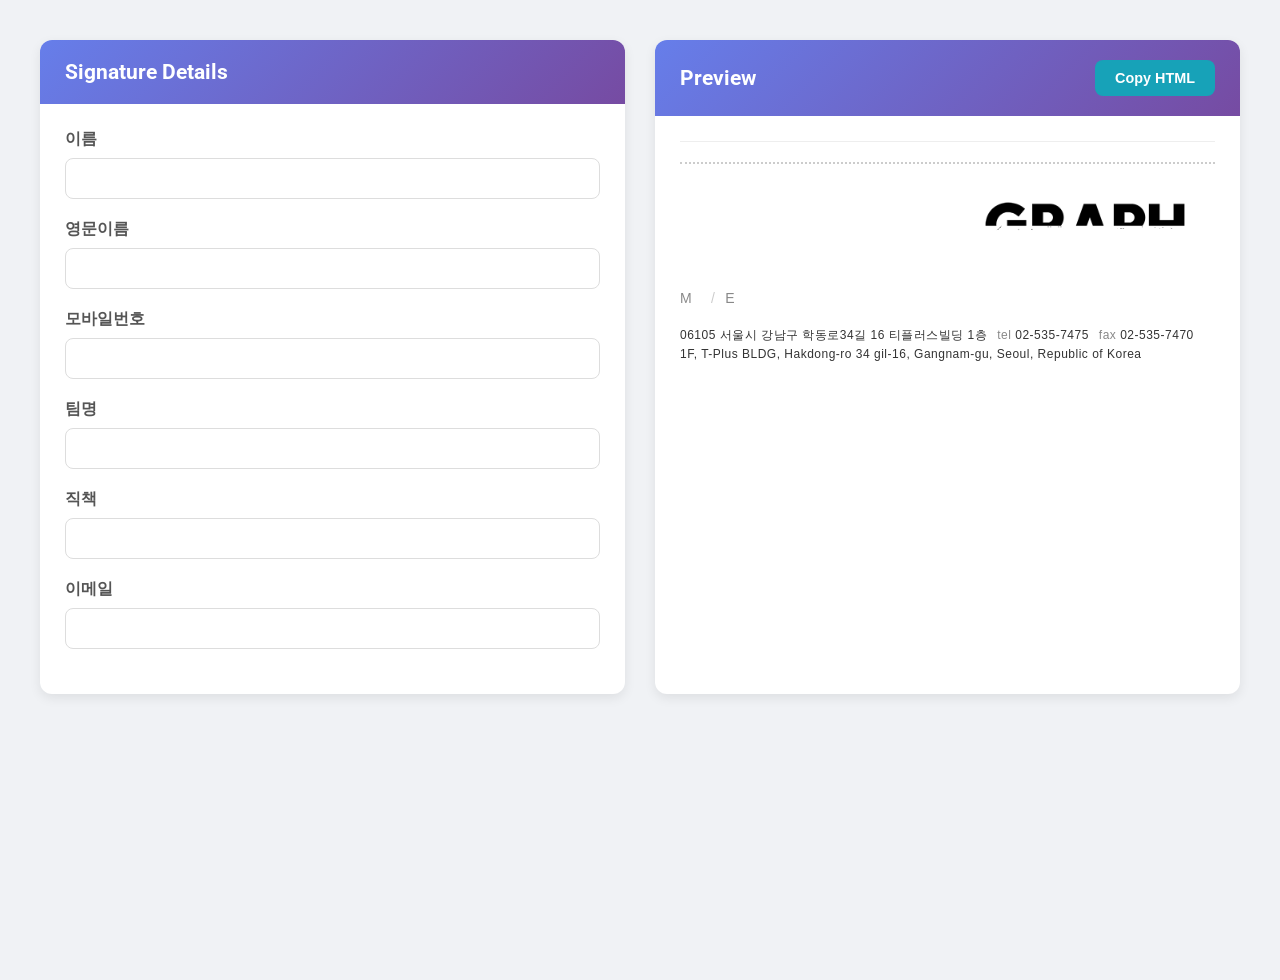
==== e-signature.html @ c8b01c6c "Add files via upload" ====
<!DOCTYPE html>
<html lang="en">
<head>
    <meta charset="UTF-8">
    <meta name="viewport" content="width=device-width, initial-scale=1.0">
    <title>Email Signature Generator</title>
    <link rel="stylesheet" href="https://fonts.googleapis.com/css2?family=Roboto:wght@400;700&display=swap">
    <link rel="stylesheet" href="/files/e-signature.css">
</head>
<body>
    <div class="container">
        <div class="card">
            <div class="card-header">
                <h2>Signature Details</h2>
            </div>
            <div class="card-body">
                <div class="form-group">
                    <label for="name">이름</label>
                    <input type="text" id="name" oninput="updatePreview()">
                </div>
                <div class="form-group">
                    <label for="englishName">영문이름</label>
                    <input type="text" id="englishName" oninput="updatePreview()">
                </div>
                <div class="form-group">
                    <label for="mobileNumber">모바일번호</label>
                    <input type="text" id="mobileNumber" oninput="updatePreview()">
                </div>
                <div class="form-group">
                    <label for="teamName">팀명</label>
                    <input type="text" id="teamName" oninput="updatePreview()">
                </div>
                <div class="form-group">
                    <label for="position">직책</label>
                    <input type="text" id="position" oninput="updatePreview()">
                </div>
                <div class="form-group">
                    <label for="emailAddress">이메일</label>
                    <input type="email" id="emailAddress" oninput="updatePreview()">
                </div>
            </div>
        </div>
        <div class="card">
            <div class="card-header">
                <h2>Preview</h2>
                <button id="copyButton">Copy HTML</button>
            </div>
            <div class="card-body">
                <div id="signatureDisplay"></div>
            </div>
        </div>
    </div>
    <script src="/files/e-signature.js"></script>
</body>
</html>
---- files/e-signature.css ----
body {
    font-family: 'Roboto', sans-serif;
    background-color: #f0f2f5;
    color: #333;
    margin: 0;
    padding: 40px;
    display: flex;
    justify-content: center;
    align-items: flex-start; /* Align to the top */
    min-height: 100vh;
}

.container {
    display: flex;
    gap: 30px;
    width: 100%;
    max-width: 1200px;
}

.card {
    background-color: #fff;
    border-radius: 12px;
    box-shadow: 0 4px 12px rgba(0,0,0,0.08);
    flex-basis: 50%;
    transition: box-shadow 0.3s ease;
}

.card:hover {
    box-shadow: 0 6px 16px rgba(0,0,0,0.12);
}

.card-header {
    background: linear-gradient(135deg, #667eea 0%, #764ba2 100%);
    color: white;
    padding: 20px 25px;
    border-top-left-radius: 12px;
    border-top-right-radius: 12px;
    display: flex;
    justify-content: space-between;
    align-items: center;
}

.card-header h2 {
    margin: 0;
    font-size: 1.3em;
    font-weight: 700;
}

.card-body {
    padding: 25px;
}

.form-group {
    margin-bottom: 20px;
}

.form-group label {
    display: block;
    margin-bottom: 8px;
    font-weight: bold;
    color: #555;
}

.form-group input {
    width: 100%;
    padding: 12px;
    border: 1px solid #ddd;
    border-radius: 8px;
    box-sizing: border-box;
    transition: border-color 0.3s ease, box-shadow 0.3s ease;
}

.form-group input:focus {
    outline: none;
    border-color: #667eea;
    box-shadow: 0 0 0 3px rgba(102, 126, 234, 0.2);
}

#copyButton {
    background-color: #17a2b8;
    color: white;
    border: none;
    padding: 10px 20px;
    border-radius: 8px;
    cursor: pointer;
    font-size: 0.9em;
    font-weight: bold;
    transition: background-color 0.3s ease;
}

#copyButton:hover {
    background-color: #138496;
}

#signatureDisplay {
    font-family: 'Malgun Gothic', sans-serif;
    padding-top: 20px;
    border-top: 1px solid #eee;
}
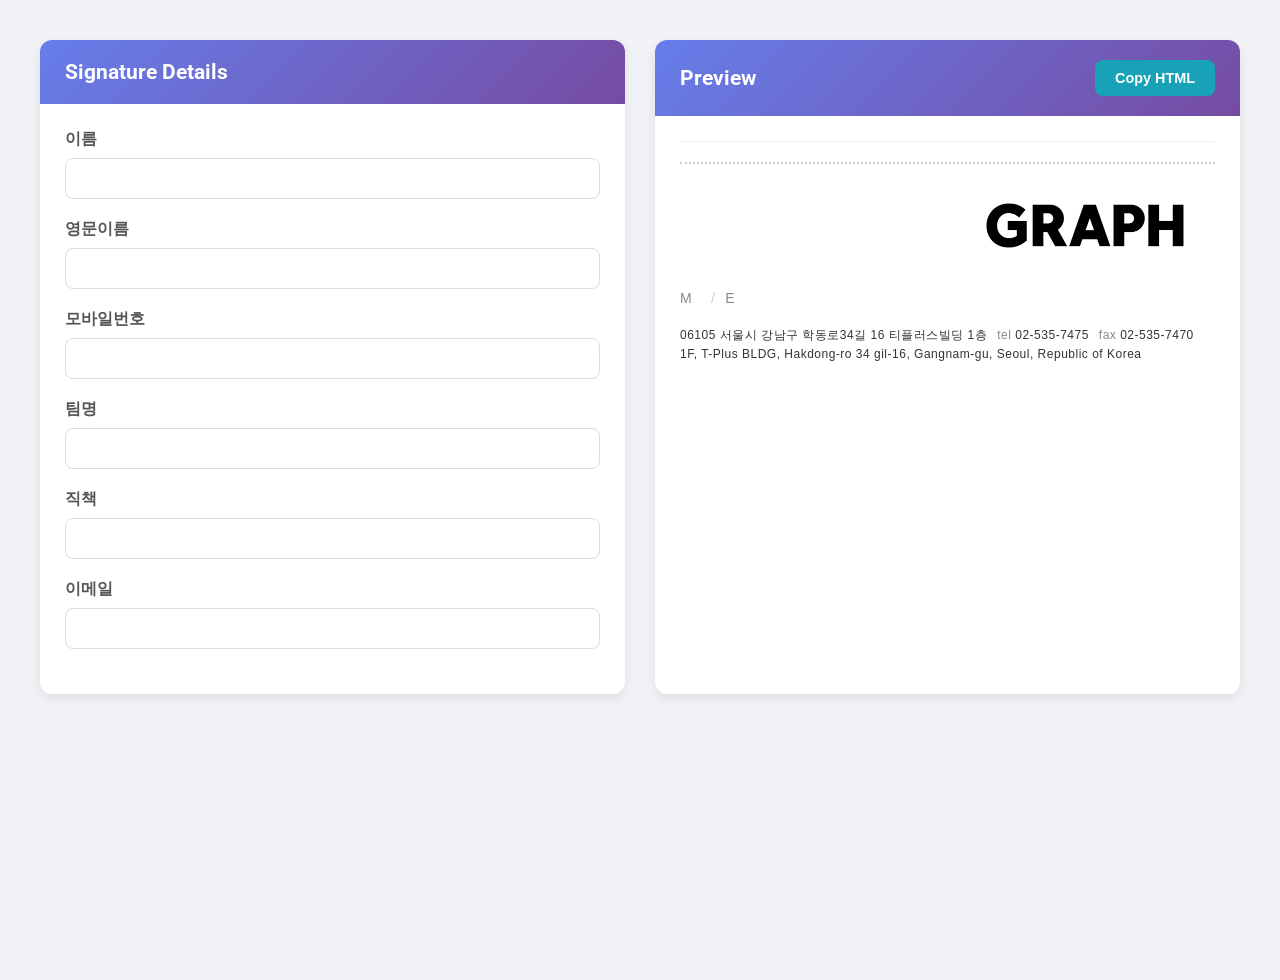
==== commit f9c43149: "Add files via upload" ====
--- a/e-signature.html
+++ b/e-signature.html
@@ -5,7 +5,7 @@
     <meta name="viewport" content="width=device-width, initial-scale=1.0">
     <title>Email Signature Generator</title>
     <link rel="stylesheet" href="https://fonts.googleapis.com/css2?family=Roboto:wght@400;700&display=swap">
-    <link rel="stylesheet" href="/files/e-signature.css">
+    <link rel="stylesheet" href="https://graphdesign.github.io/www/files/e-signature.css">
 </head>
 <body>
     <div class="container">
@@ -50,6 +50,6 @@
             </div>
         </div>
     </div>
-    <script src="/files/e-signature.js"></script>
+    <script src="https://graphdesign.github.io/www/files/e-signature.js"></script>
 </body>
 </html>
